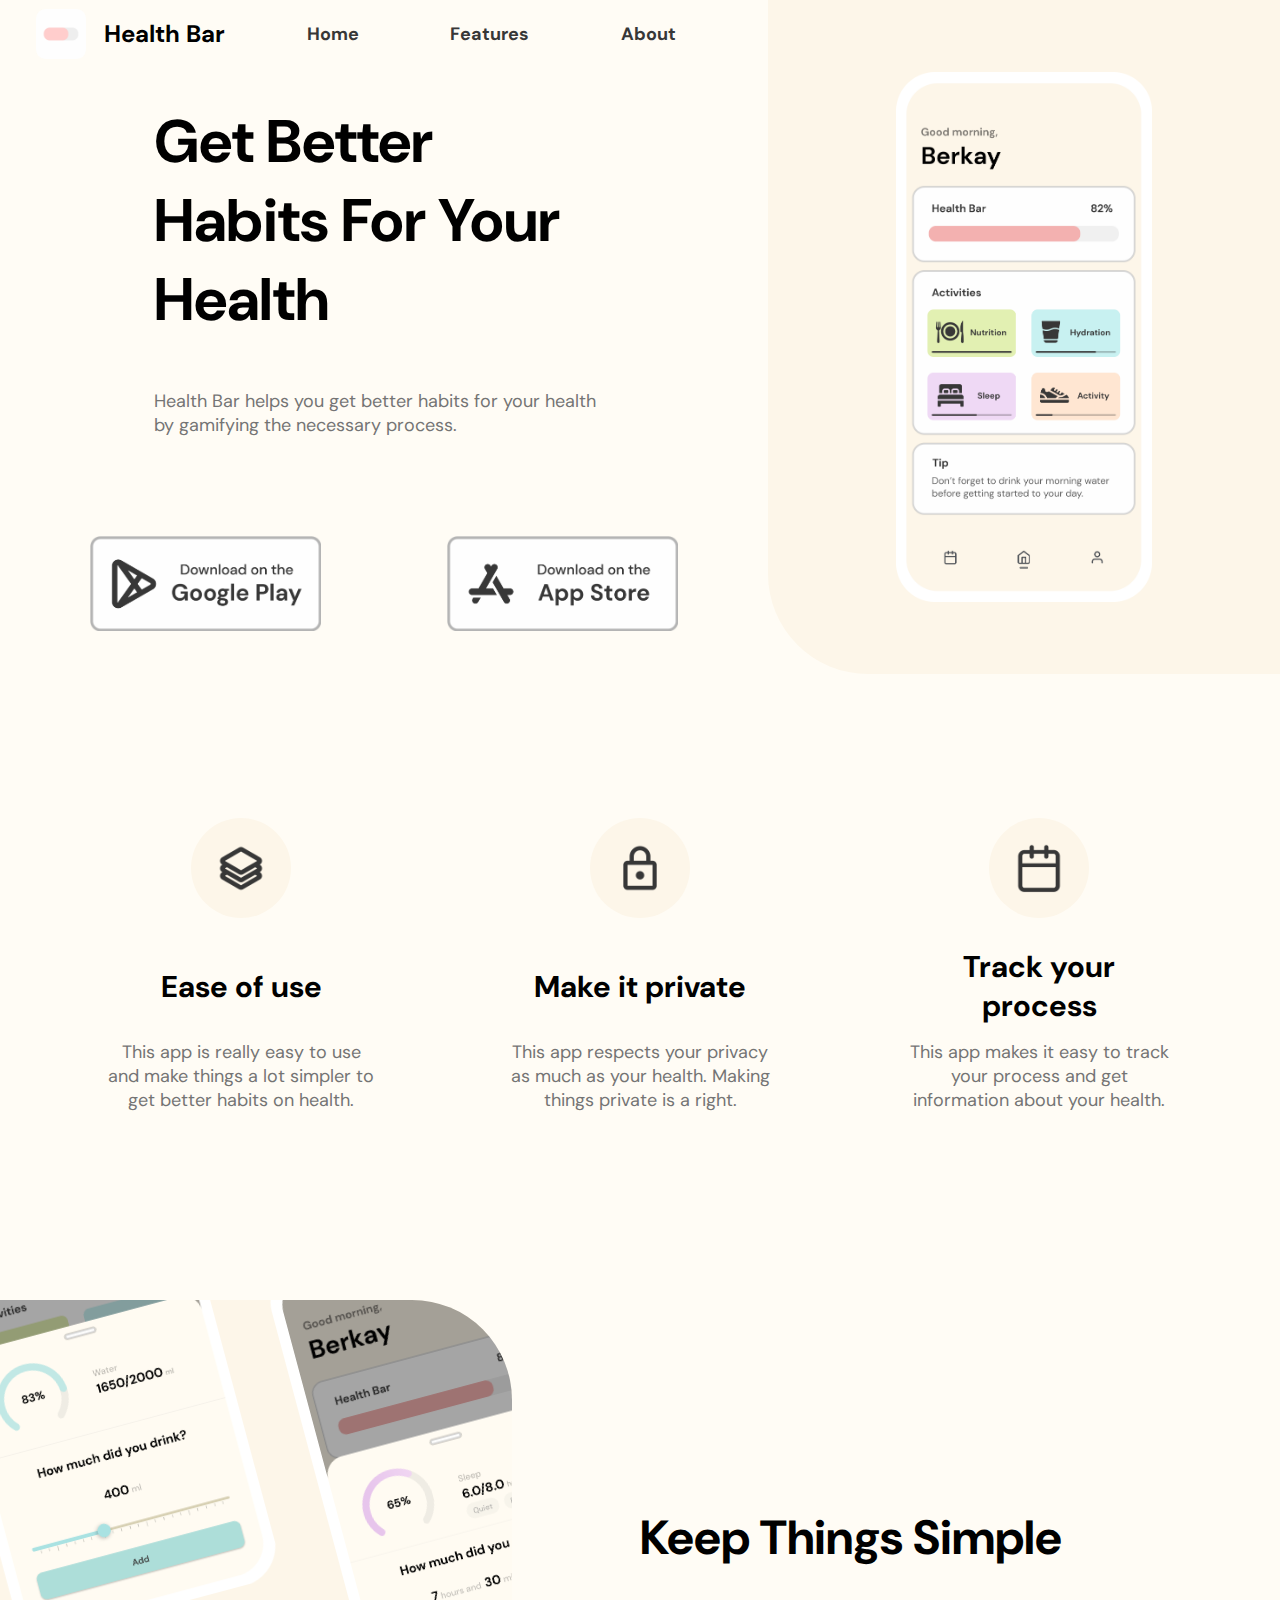
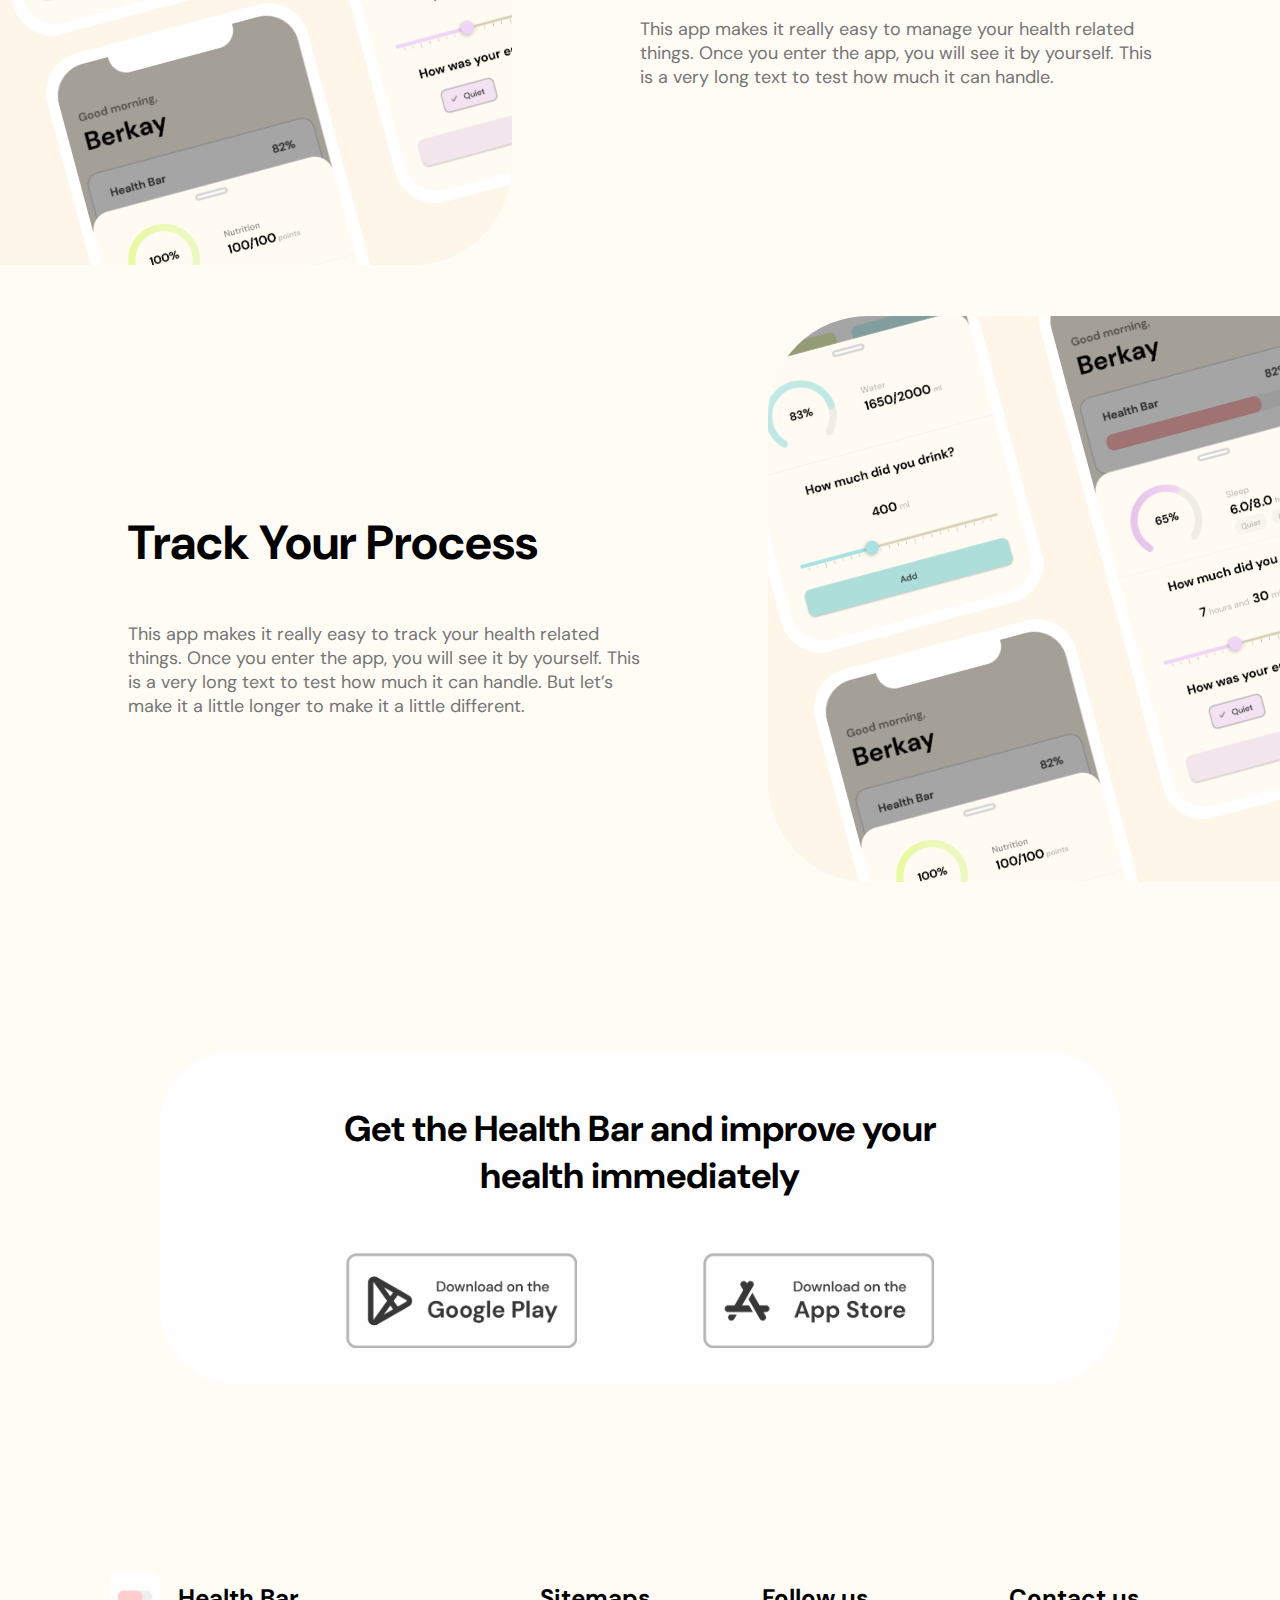
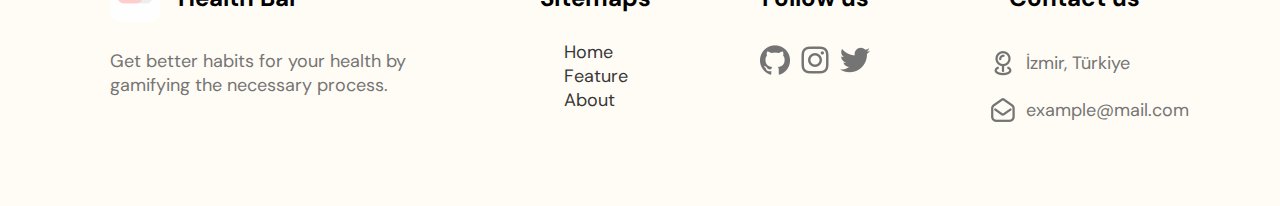
==== index.html @ bac8356b "No src" ====
<!DOCTYPE html>
<html lang="en">
    <head>
        <meta charset="UTF-8">
        <meta name="viewport" content="width=device-width, initial-scale=1.0">
        <link rel="preconnect" href="https://fonts.googleapis.com">
        <link rel="preconnect" href="https://fonts.gstatic.com" crossorigin>
        <link href="https://fonts.googleapis.com/css2?family=DM+Sans:opsz,wght@9..40,400;9..40,500;9..40,700&display=swap" rel="stylesheet">
        <link rel="stylesheet" href="styles.css"/>
        <title>Health Bar</title>
    </head>

    <body>
        <div class="container">

            <section id="navigation-bar" class="row-group">
                <div class="app-banner row-group">
                    <img class="app-icon" src="assets/icons/app_icon.png" alt="app-icon">
                    <h6>Health Bar</h6>
                </div>
                <nav class="navigation-bar-links row-group">
                    <a href="#home">Home</a>
                    <a href="#features">Features</a>
                    <a href="#about">About</a>
                </nav>
            </section>

            <section id="home" class="home">
                <div class="columns">
                    <div class="column-element">
                        <div class="home-text">
                            <h2> Get Better Habits For Your Health</h2>
                            <p>Health Bar helps you get better habits for your health by gamifying the necessary process.</p>
                        </div>
                        <div class="download-buttons">
                            <img src="assets/images/android_download_button.png" alt="android-download-button">
                            <img src="assets/images/ios_download_button.png" alt="ios-download-button">
                        </div>
                    </div>
                    <div class="column-element">
                        <div class="hero-image-box center-element">
                            <img src="assets/images/hero_image_on_phone.png" alt="home-screen">
                        </div>
                    </div>
                </div>
            </section>

            <section id="features" class="columns">
                <div class="column-element">
                    <div class="feature-icon-circle"> <img src="assets/icons/layer_icon.png" alt="layer_icon"> </div>
                    <h5>Ease of use</h5>
                    <p>This app is really easy to use and make things a lot simpler to get better habits on health.</p>
                </div>
    
                <div class="column-element">
                    <div class="feature-icon-circle"> <img src="assets/icons/lock_icon.png" alt="lock_icon"> </div>
                    <h5>Make it private</h5>
                    <p>This app respects your privacy as much as your health. Making things private is a right.</p>
                </div>
    
                <div class="column-element">
                    <div class="feature-icon-circle"> <img src="assets/icons/date_icon.png" alt="date_icon"> </div>
                    <h5>Track your process</h5>
                    <p>This app makes it easy to track your process and get information about your health.</p>
                </div>  
            </section>

            <section id="about">       
                <div class="about-card">
                    <div class="about-card-image-box on-left">
                        <img src="assets/images/hydration_bottom_sheet.png" alt="hydration_bottom_sheet">
                        <img src="assets/images/sleep_bottom_sheet.png" alt="sleep_bottom_sheet">
                        <img src="assets/images/nutrition_bottom_sheet.png" alt="nutrition_bottom_sheet">
                    </div>
                    <div class="about-card-text">
                        <h3> Keep Things Simple</h3>
                        <p>This app makes it really easy to manage your health related things. Once you enter the app, you will see it by yourself. This is a very long text to test how much it can handle.</p>
                    </div>
                </div>
                
                <div class="about-card">
                    <div class="about-card-text">
                        <h3> Track Your Process</h3>
                        <p> This app makes it really easy to track your health related things. Once you enter the app, you will see it by yourself. This is a very long text to test how much it can handle. But let’s make it a little longer to make it a little different.</p>
                    </div>
                    <div class="about-card-image-box on-right">
                        <img src="assets/images/hydration_bottom_sheet.png" alt="hydration_bottom_sheet">
                        <img src="assets/images/sleep_bottom_sheet.png" alt="sleep_bottom_sheet">
                        <img src="assets/images/nutrition_bottom_sheet.png" alt="nutrition_bottom_sheet">
                    </div>
                </div>
            </section>

            <section id="download">
                <div class="download-box">
                    <h4>Get the Health Bar and improve your health immediately</h4>
                    <div class="download-buttons">
                        <img src="assets/images/android_download_button.png" alt="android-download-button">
                        <img src="assets/images/ios_download_button.png" alt="ios-download-button">
                    </div>
                </div>
            </section>

            <section id="footer">
                <div class="columns">
                    <div class="column-element">
                        <div class="app-banner">
                            <img class="app-icon" src="assets/icons/app_icon.png" alt="app-icon">
                            <h6>Health Bar</h6>
                        </div>
                        <p>Get better habits for your health by gamifying the necessary process.</p>
                    </div>
                    <div class="column-element">
                        <h6>Sitemaps</h6>
                        <ul>
                            <li><a href="#home">Home</a></li>
                            <li><a href="#features">Feature</a></li>
                            <li><a href="#about">About</a></li>
                        </ul>
                    </div>
                    <div class="column-element">
                        <h6>Follow us</h6>
                        <div class="social-media-buttons">
                            <img src="assets/icons/github_icon.png" alt="github">
                            <img src="assets/icons/instagram_icon.png" alt="instagram">
                            <img src="assets/icons/twitter_icon.png" alt="twitter">
                        </div>
                    </div>
                    <div class="column-element">
                        <h6>Contact us</h6>
                        <div class="contact-us-links">
                            <div class="contact-us-link">
                                <img src="assets/icons/location_icon.png" alt="location">
                                <p>İzmir, Türkiye</p>
                            </div>
                            <div class="contact-us-link">
                                <img src="assets/icons/mail_icon.png" alt="mail">
                                <p>example@mail.com</p>
                            </div>
                        </div>
                    </div>
                </div>
            </section>

        </div>
    </body>

</html>
---- styles.css ----
/* Base selector */

html {
    font-size: 18px;
    font-family: 'DM Sans', sans-serif;
    background-color: #FFFCF5;
}

body {
    margin: 0;
    padding: 0;
}

/* for mobile */
@media only screen and (max-width: 900px) {
    html {
        font-size: 16px;
    }
}

/* ------------- */


/* Typography selectors */

h1 {
    font-size: 4rem;
    color: #000000;
}

h2 {
    font-size: 3.3333rem;
    color: #000000;
}

h3 {
    font-size: 2.6667rem;
    color: #000000;
}

h4 {
    font-size: 2rem;
    color: #000000;
}

h5 {
    font-size: 1.6667rem;
    color: #000000;
}

h6 {
    font-size: 1.3333rem;
    color: #000000;
}

p {
    font-size: 1rem;
    color: #747474;
}

/* ------------------- */


/* Utility selectors */

.container {
    width: 100%;
    overflow: hidden;
}

.columns {
    display: flex;
    flex-direction: row;
    justify-content: space-between;
}

.center-element,
.column-element {
    display: flex;
    flex-direction: column;
    align-items: center;
    justify-content: center;
}

.row-group {
    display: flex;
    flex-direction: row;
    align-items: center;
}

/* ----------------- */


/* navigation bar */

#navigation-bar {
    position: absolute;
    width: 60%;
}

.app-banner {
    display: flex;
    align-items: center;
}

#navigation-bar .app-banner {
    margin-left: 2rem;
}

.app-banner img {
    width: 50px;
    height: 50px;
}

.app-banner h6 {
    white-space: nowrap;
    margin: 1rem;
}

#navigation-bar .navigation-bar-links {
    justify-content: space-around;
    width: 60%;
    margin: 0rem 2rem 0rem 1rem;
}

#navigation-bar .navigation-bar-links a {
    text-decoration: none;
    font-weight: bold;
    color: #373737;
    margin: 0rem 1rem;
}

/* mobile adjustments */
@media only screen and (max-width: 900px) {
    #navigation-bar {
        width: 100%;
    }

    #navigation-bar .navigation-bar-links {
        width: 100%;
    }
}

/* -------------- */


/* Home section */

#home {
    margin-bottom: 8rem;
}

#home .columns .column-element:nth-child(1) {
    width: 60%;
}

#home .columns .column-element:nth-child(2) {
    width: 40%;
}

.home-text {
    width: 60%;
    margin: 2.5rem;
}

.download-buttons {
    width: 100%;
    display: flex;
    justify-content: space-evenly;
}

.download-buttons img {
    width: 30%;
    min-width: 150px;
    margin: 2rem;
}

.hero-image-box {
    width: 100%;
    height: 100%;
    background-color: #FDF6E9;
    border-bottom-left-radius: 100px;
}

.hero-image-box img {
    width: 50%;
    min-width: 250px;
    margin: 4rem;
}

/* mobile adjustments */
@media only screen and (max-width: 900px) {
    #home .columns {
        flex-direction: column;
        align-items: center;
    }

    #home .columns .column-element:nth-child(1),
    #home .columns .column-element:nth-child(2) {
        width: 100%;
    }

    .home-text {
        width: 75%;
        text-align: center;
    }

    .download-buttons {
       margin-bottom: 5rem;
    }

    .hero-image-box {
        border-bottom-left-radius: 0px;
    }
    .hero-image-box img {
        max-width: 250px;
        min-width: 100px;
    }
}

/* ------------ */


/*  Features section */

#features {
    margin: 6rem;
}

#features.columns {
    align-items: start;
}

#features.columns .column-element {
    width: 25%;
}

#features.columns .column-element h5{
    height: 2rem;
    display: flex;
    align-items: center;
    text-align: center;
    margin-bottom: 1rem;
}

#features.columns .column-element p {
    text-align: center;
}

#features.columns .feature-icon-circle {
    display: flex;
    justify-content:center;
    align-items: center;
    width: 100px;
    height: 100px;
    background-color: #FDF6E9;
    border-radius: 50%;
}

.feature-icon-circle img {
    width: 50px;
    height: 50px;
}

/* mobile adjustments */
@media only screen and (max-width: 900px) {
    #features {
        flex-direction: column;
        align-items: center;
        margin: 6rem 0rem;
    }

    #features.columns {
        align-items: center;
        width: 100%;
    }

    #features.columns .column-element {
        width: 50%;
        margin: 2rem;
    }

    #features.columns .column-element h5{
        margin-top: 1.5rem;
    }
}

/*  --------------- */


/*  About section */

#about {
    margin: 8rem 0rem;
}

#about .about-card {
    display: flex;
    justify-content: space-between;
    align-items: center;
    padding: 2% 0% 2%;
}

#about .about-card .about-card-image-box {
    white-space: nowrap;
    width: 40%;
    background: #FDF6E9;
    overflow: hidden;
}

.about-card-image-box.on-left {
    border-radius: 0px 100px 100px 0px;
}

.about-card-image-box.on-right {
    border-radius: 100px 0px 0px 100px;
}

#about .about-card .about-card-text {
    width: 40%;
    margin: 10%;
}

#about .about-card .about-card-image-box img {
    width: 270px;
    height: auto;
    transform-origin: 1px 1px;
}

.about-card-image-box img:nth-child(1) {
    transform: translate(-45%, -35%) rotate(-15deg);
}

.about-card-image-box img:nth-child(2) {
    transform: translate(-5%, -5%) rotate(-15deg);
}

.about-card-image-box img:nth-child(3) {
    transform: translate(-190%, 65%) rotate(-15deg);
}

/* mobile adjustments */
@media only screen and (max-width: 900px) {
    #about .about-card {
        flex-direction: column;
        align-items: center;
    }

    #about .about-card:nth-child(2) {
        flex-direction: column-reverse;
    }

    #about .about-card .about-card-image-box {
        width: 100%;
        margin: 0%;
    }

    .about-card-image-box.on-left {
        border-radius: 0px;
    }
    
    .about-card-image-box.on-right {
        border-radius: 0px;
    }

    #about .about-card .about-card-text {
        width: 60%;
        text-align: center;
        margin: 4rem 0rem;
    }
}

/*  ------------- */


/*  Download section */

#download .download-box {
    text-align: center;
    margin: auto;
    width: 75%;
    border-radius: 75px;
    background: #FEFEFE;
    margin-bottom: 10rem;
}

#download .download-box h4 {
    padding: 3rem 15%;
    padding-bottom: 0rem;
    margin-bottom: 1rem;
}

#download .download-buttons {
    margin:auto;
    width: 80%;
}

/*  ---------------- */


/*  Footer section */

#footer .columns {
    justify-content: space-evenly;
    align-items: start;
    margin-top: 2rem;
    margin-bottom: 4rem;
}

#footer .column-element > h6 {
    margin-top: 1rem;
    margin-bottom: 1.5rem;
}


#footer .column-element:nth-child(1) {
    width: 25%;
    align-items: start;
}

#footer .column-element:nth-child(2) ul {
    margin: 0;
    list-style-type: none;
    padding-inline-start: 0;
}
#footer .column-element:nth-child(2) ul li a {
    text-decoration: none;
    color: #373737;
}

.social-media-buttons {
    display: flex;
    flex-direction: row;
    justify-content: center;
}


.social-media-buttons img {
    width: 36px;
    height: 36px;
    margin: 2%;
}

.contact-us-links .contact-us-link {
    display: flex;
    flex-direction: row;
    align-items: center;
}

.contact-us-links .contact-us-link img {
    width: 28px;
    height: 28px;
    margin: 5%;
}

.contact-us-links .contact-us-link p {
    margin: 0%;
}

/* mobile adjustments */
@media only screen and (max-width: 750px) {
    #footer .columns {
        flex-direction: column;
        align-items: center;
    }
    #footer .column-element:nth-child(1) {
        width: 40%;
        align-items: center;
        text-align: center;
    }

    #footer .column-element {
        margin: 2rem;
        justify-content: center;
        align-items: center;
    }

    .contact-us-part .contact-us-links .contact-us-link {
        justify-content: center;
    }
}

/*  ----------------- */
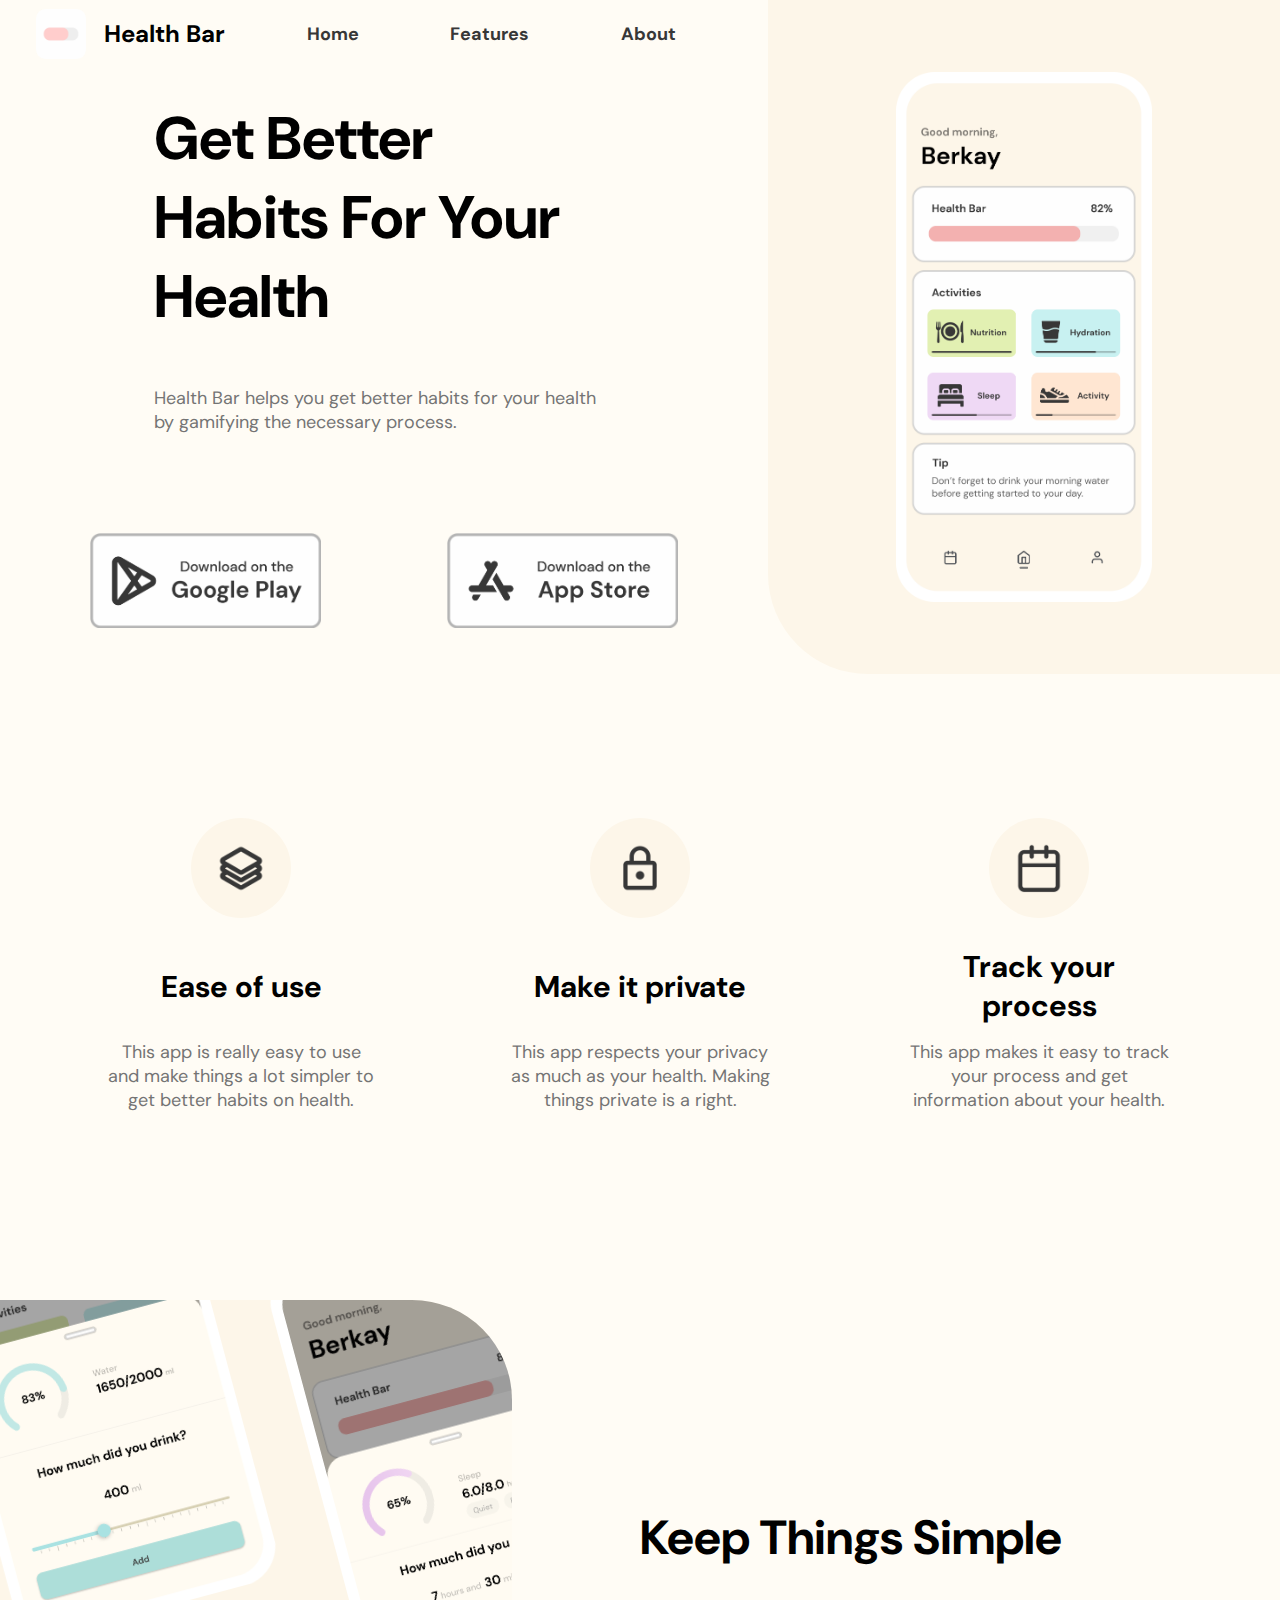
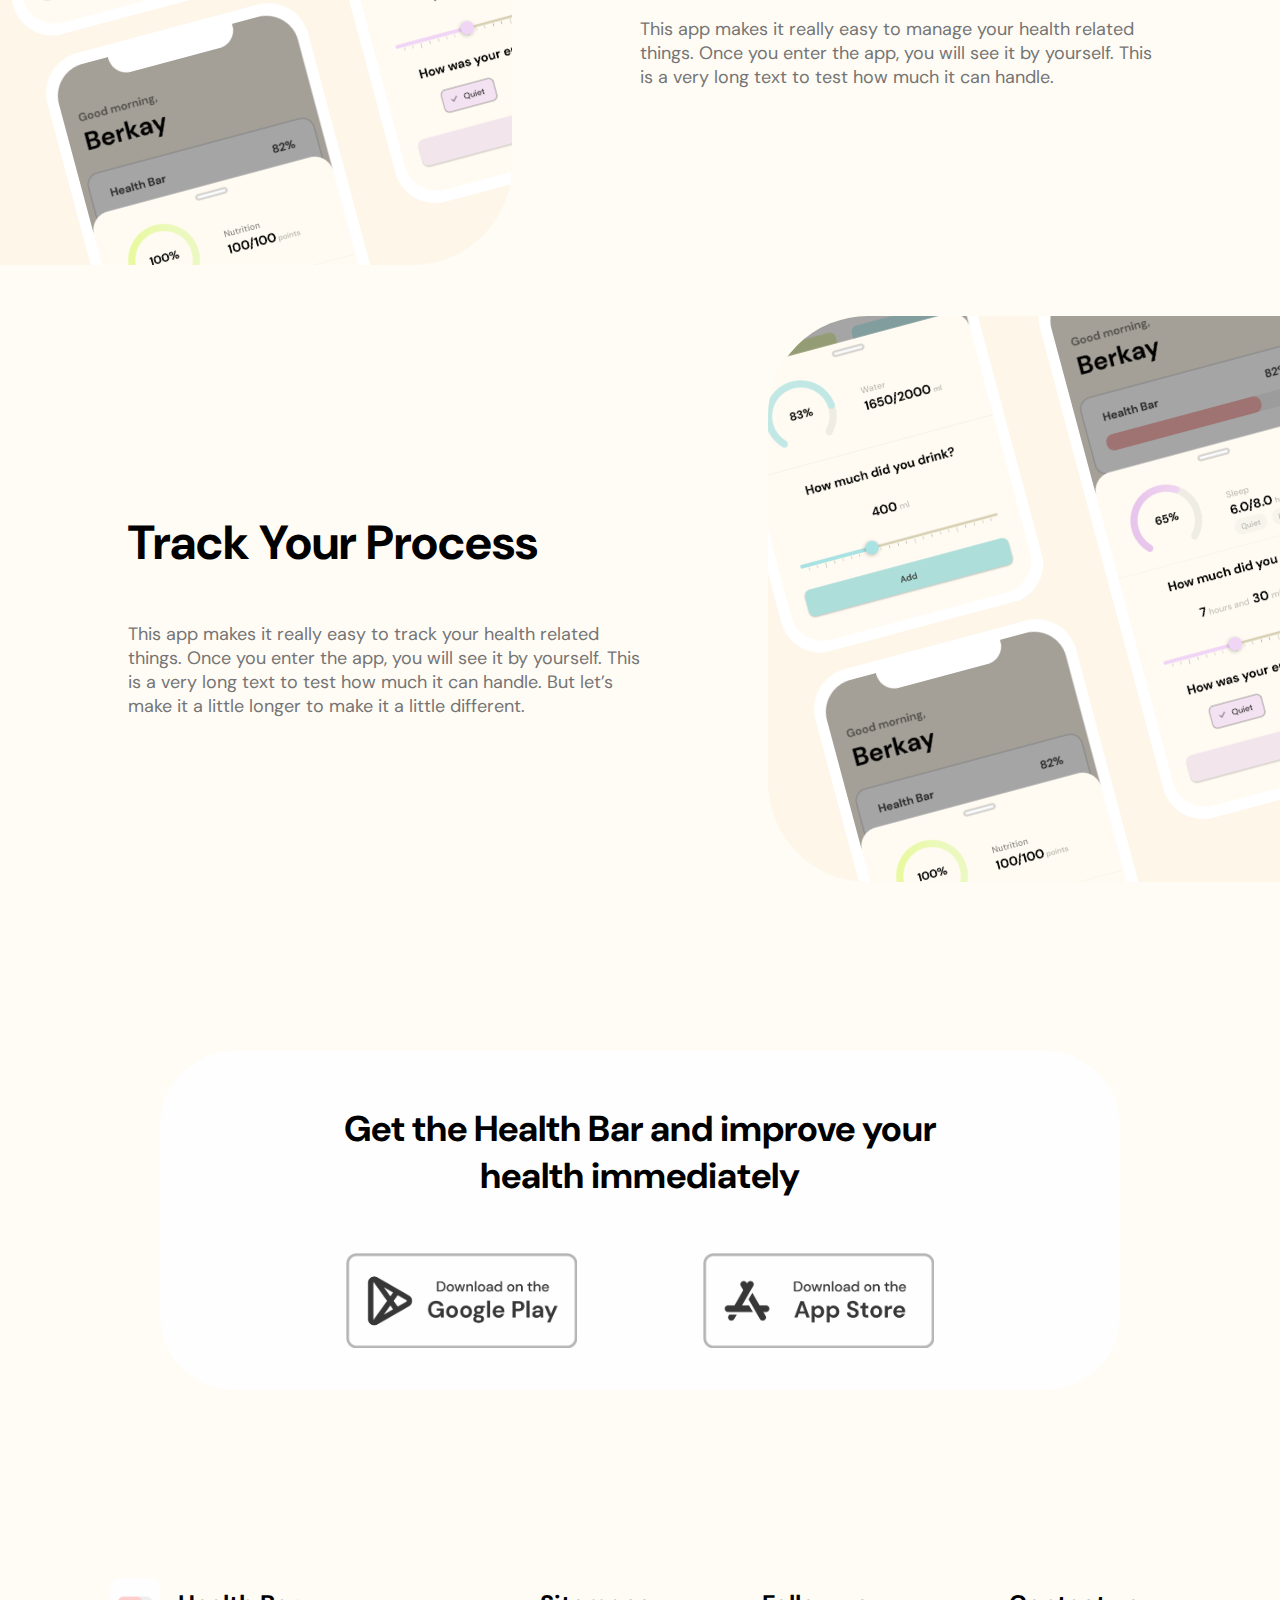
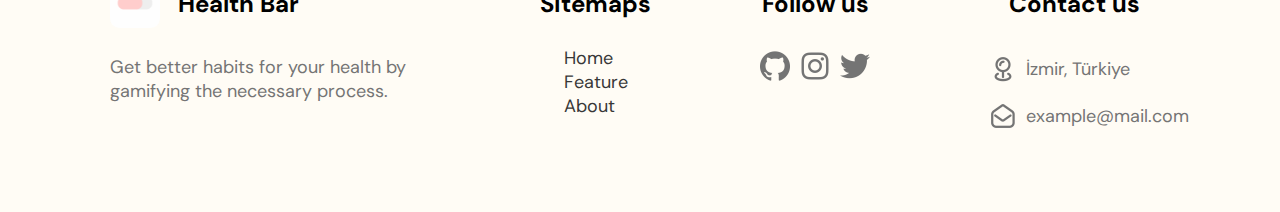
==== commit 0bf4ee9f: "fix file structure and add links" ====
--- a/index.html
+++ b/index.html
@@ -33,8 +33,12 @@
                             <p>Health Bar helps you get better habits for your health by gamifying the necessary process.</p>
                         </div>
                         <div class="download-buttons">
-                            <img src="assets/images/android_download_button.png" alt="android-download-button">
-                            <img src="assets/images/ios_download_button.png" alt="ios-download-button">
+                            <a href="https://play.google.com/store/apps/details?id=io.mutualist.health_bar" target="_blank" rel="noopener noreferrer">
+                                <img src="assets/images/android_download_button.png" alt="android-download-button">
+                            </a>
+                            <a href="#" rel="noopener noreferrer">
+                                <img src="assets/images/ios_download_button.png" alt="ios-download-button">
+                            </a>
                         </div>
                     </div>
                     <div class="column-element">
@@ -95,8 +99,12 @@
                 <div class="download-box">
                     <h4>Get the Health Bar and improve your health immediately</h4>
                     <div class="download-buttons">
-                        <img src="assets/images/android_download_button.png" alt="android-download-button">
-                        <img src="assets/images/ios_download_button.png" alt="ios-download-button">
+                        <a href="https://play.google.com/store/apps/details?id=io.mutualist.health_bar" target="_blank" rel="noopener noreferrer">
+                            <img src="assets/images/android_download_button.png" alt="android-download-button">
+                        </a>
+                        <a href="#" rel="noopener noreferrer">
+                            <img src="assets/images/ios_download_button.png" alt="ios-download-button">
+                        </a>
                     </div>
                 </div>
             </section>
--- a/styles.css
+++ b/styles.css
@@ -169,10 +169,21 @@
     justify-content: space-evenly;
 }
 
-.download-buttons img {
+.download-buttons a {
+    display: inline-block;
     width: 30%;
     min-width: 150px;
     margin: 2rem;
+    transition: transform 0.2s ease-in-out;
+}
+
+.download-buttons a:hover {
+    transform: scale(1.05);
+}
+
+.download-buttons img {
+    width: 100%;
+    height: auto;
 }
 
 .hero-image-box {
@@ -391,8 +402,12 @@
 }
 
 #download .download-buttons {
-    margin:auto;
+    margin: auto;
     width: 80%;
+}
+
+#download .download-buttons a {
+    margin: 2rem;
 }
 
 /*  ---------------- */
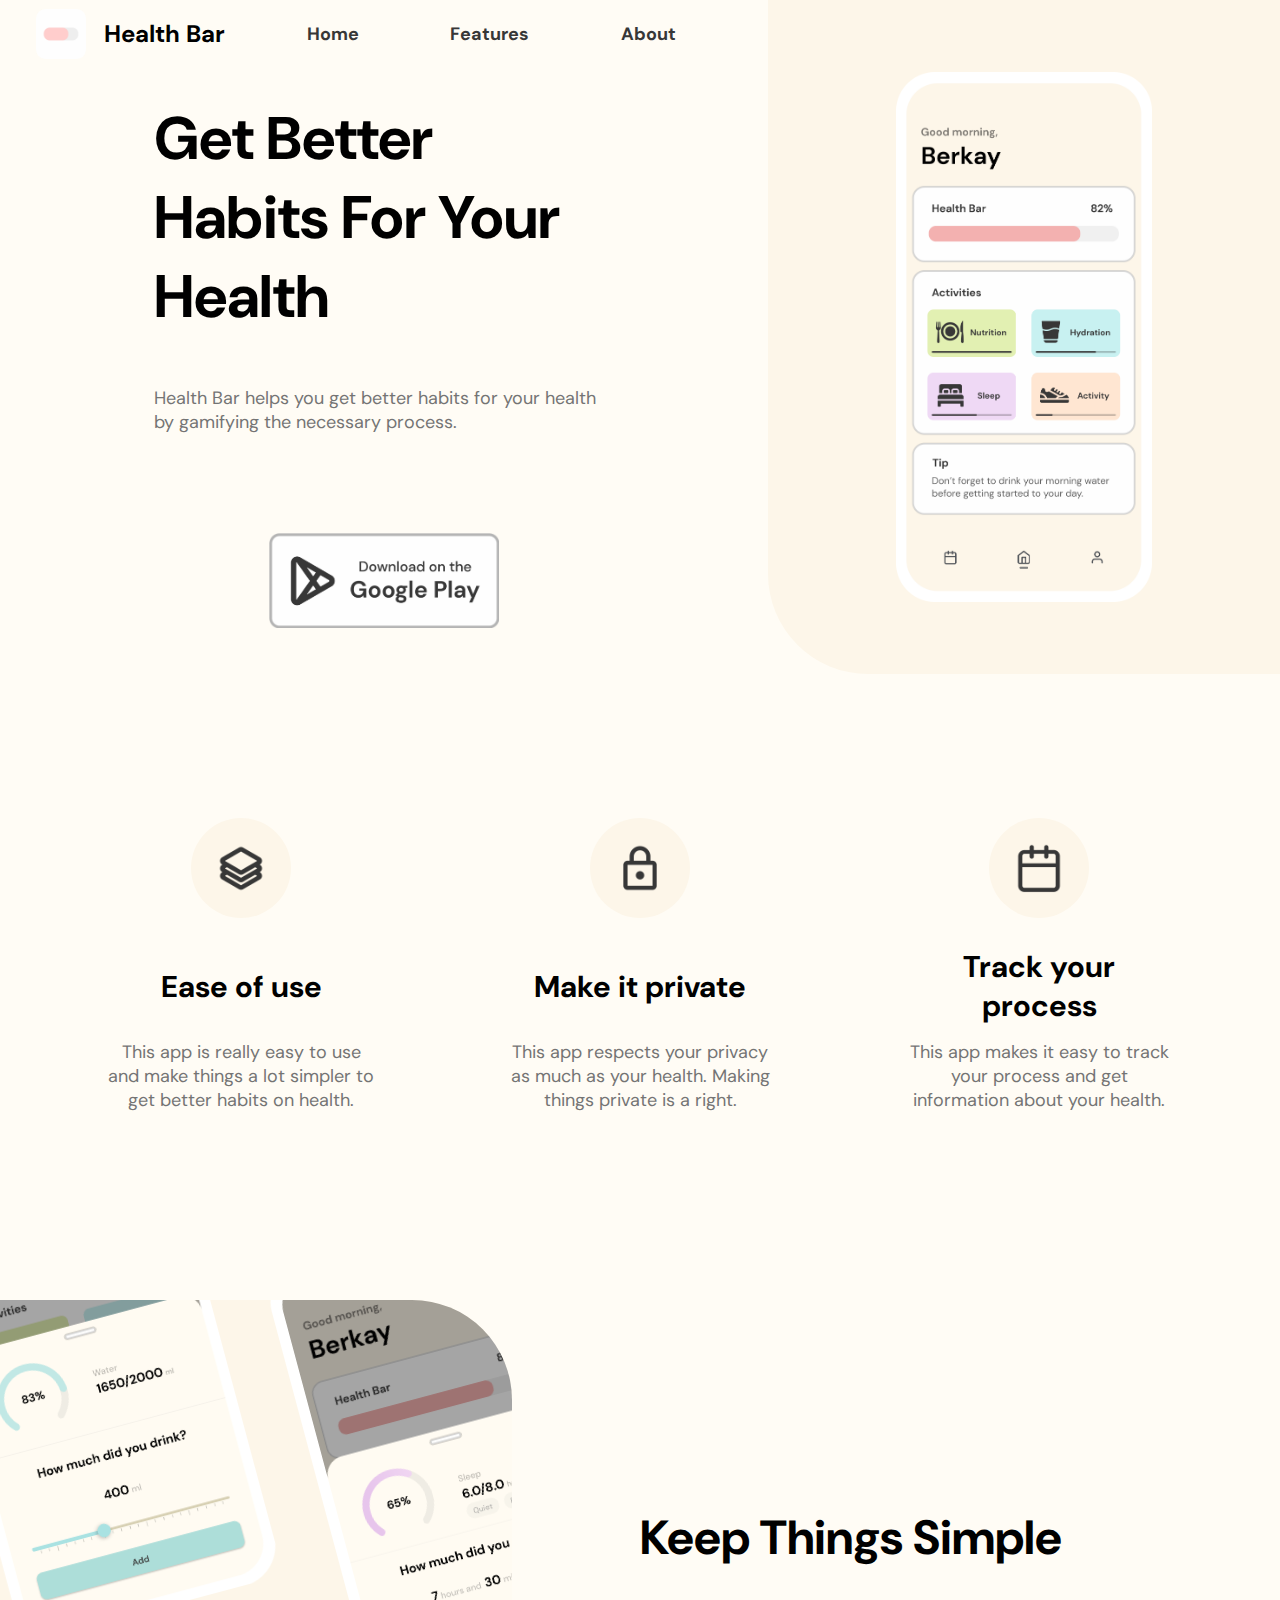
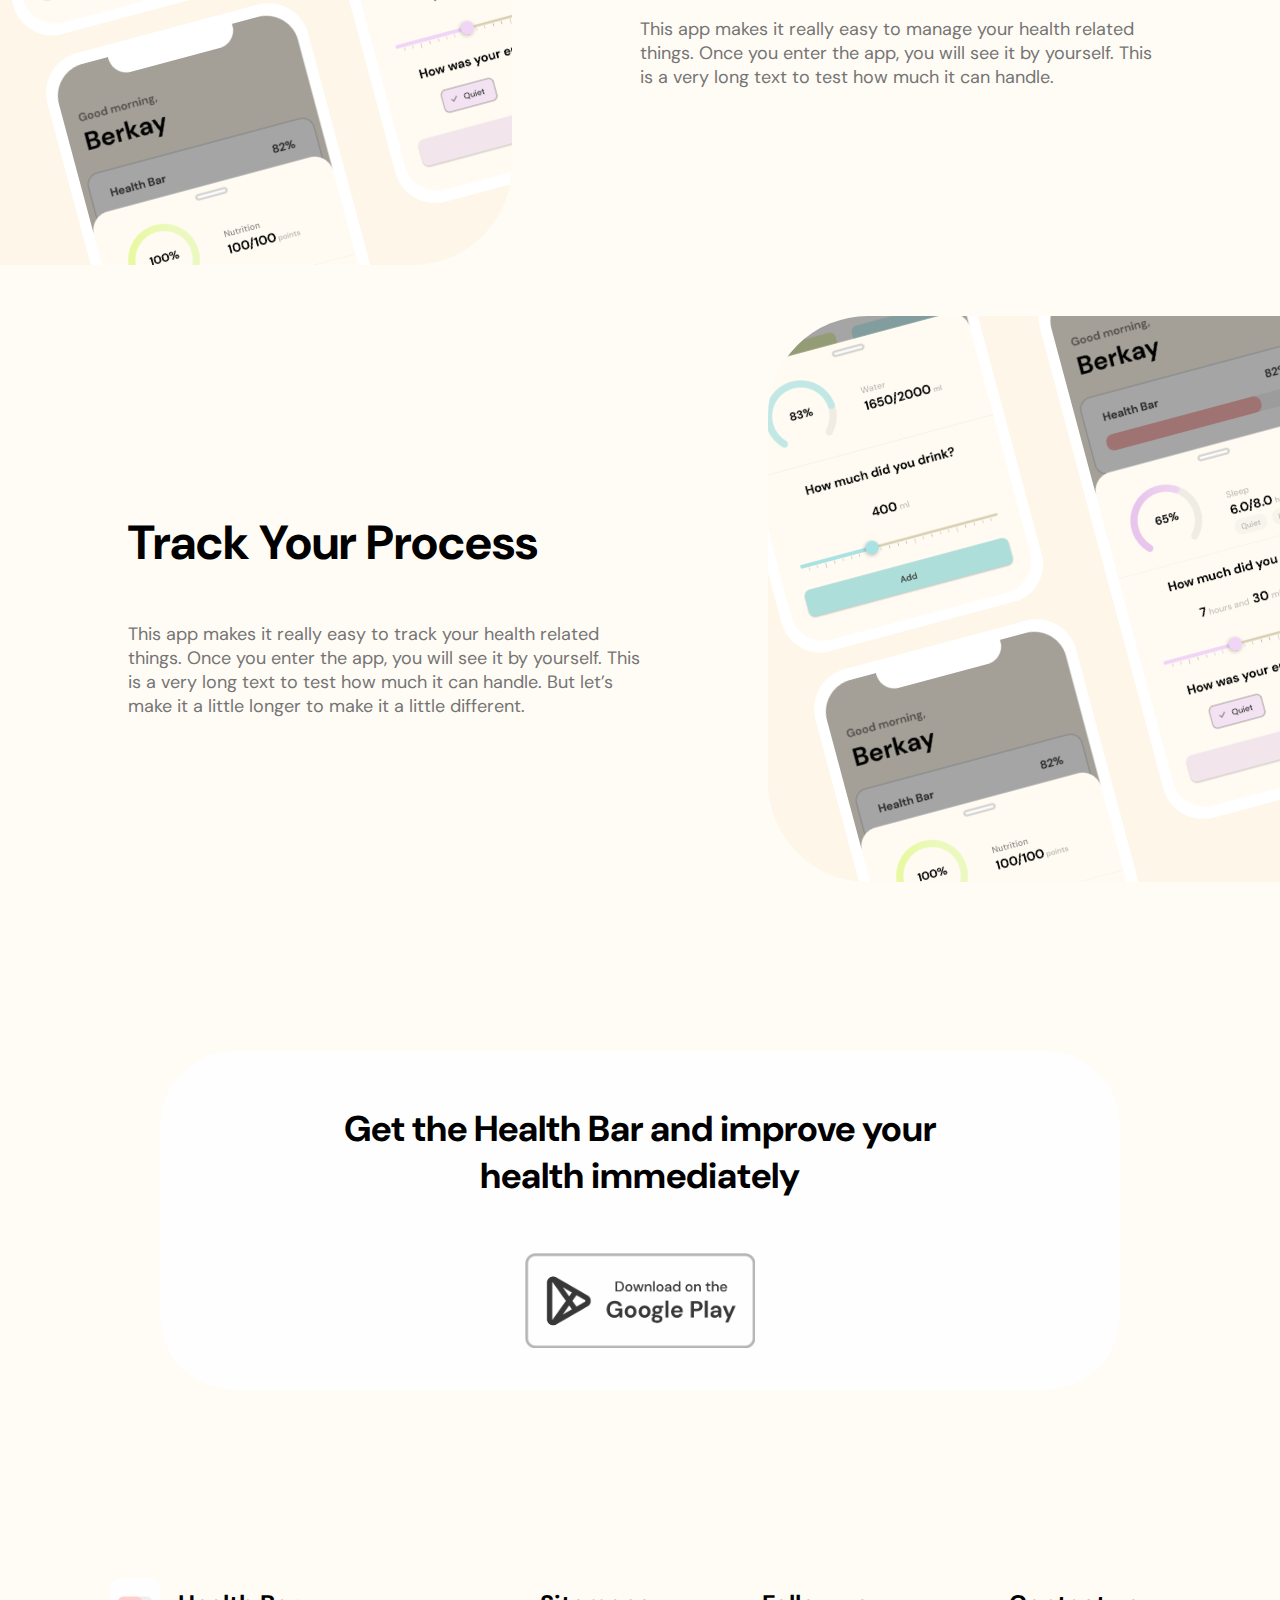
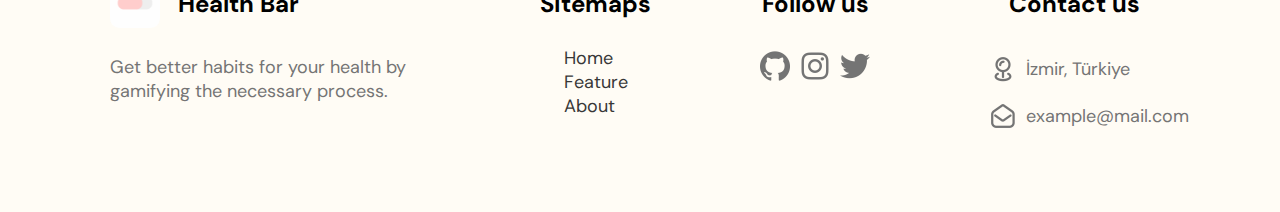
==== commit 03886460: "remove app store button" ====
--- a/index.html
+++ b/index.html
@@ -36,9 +36,11 @@
                             <a href="https://play.google.com/store/apps/details?id=io.mutualist.health_bar" target="_blank" rel="noopener noreferrer">
                                 <img src="assets/images/android_download_button.png" alt="android-download-button">
                             </a>
+                            <!-- 
                             <a href="#" rel="noopener noreferrer">
                                 <img src="assets/images/ios_download_button.png" alt="ios-download-button">
-                            </a>
+                            </a> 
+                            -->
                         </div>
                     </div>
                     <div class="column-element">
@@ -102,9 +104,11 @@
                         <a href="https://play.google.com/store/apps/details?id=io.mutualist.health_bar" target="_blank" rel="noopener noreferrer">
                             <img src="assets/images/android_download_button.png" alt="android-download-button">
                         </a>
+                        <!--
                         <a href="#" rel="noopener noreferrer">
                             <img src="assets/images/ios_download_button.png" alt="ios-download-button">
                         </a>
+                        -->
                     </div>
                 </div>
             </section>
